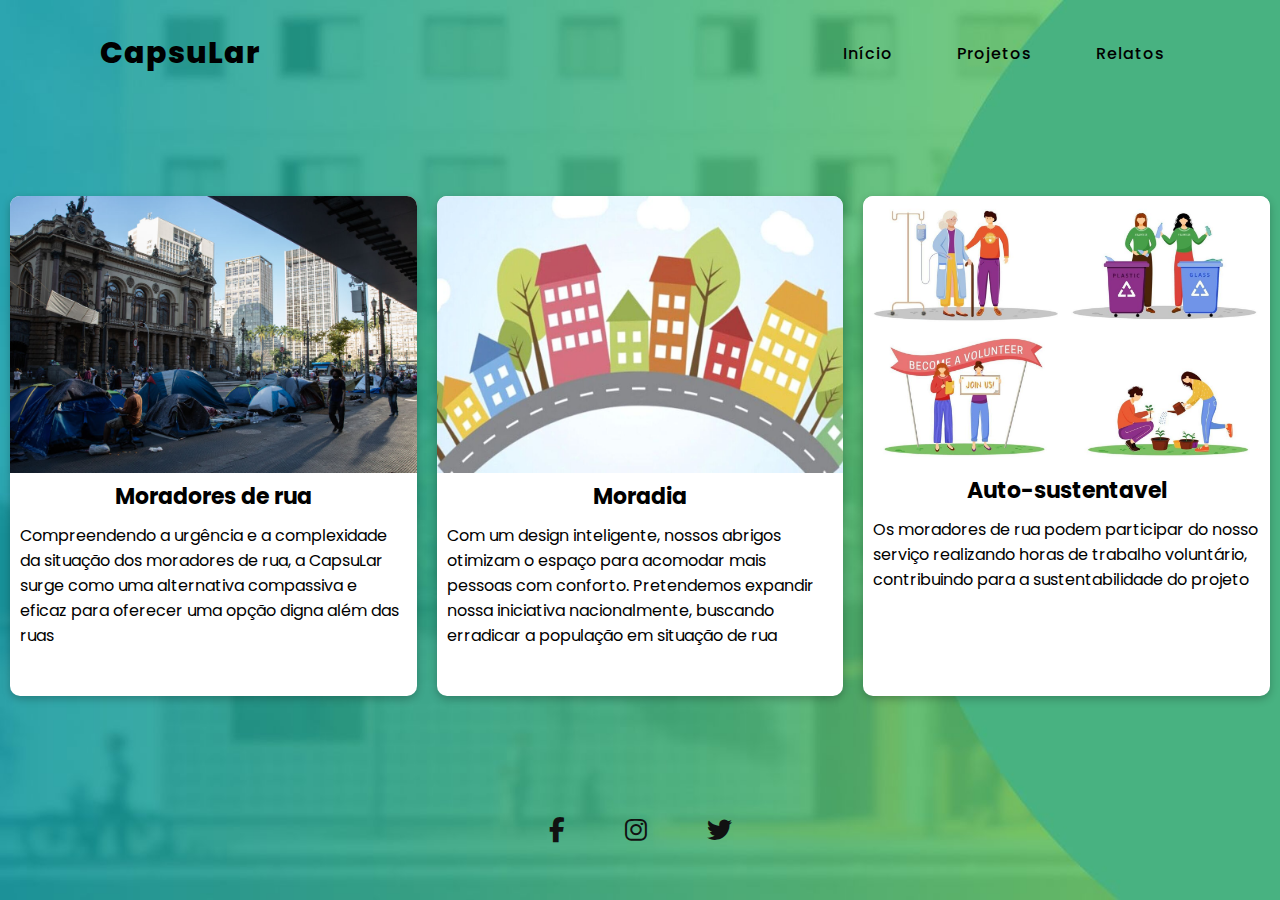
==== projetos.html @ da8cd35d "first commit" ====
<!DOCTYPE html>
<html lang="en">
<head>
    <meta charset="UTF-8">
    <meta name="viewport" content="width=device-width, initial-scale=1.0" >
    
    <link rel="preconnect" href="https://fonts.googleapis.com" />
    <link rel="preconnect" href="https://fonts.gstatic.com" crossorigin />
    <link href="https://fonts.googleapis.com/css2?family=Poppins:ital,wght@0,100;0,200;0,300;0,400;0,500;0,600;0,700;0,800;0,900;1,100;1,200;1,300;1,400;1,500;1,600;1,700;1,800;1,900&display=swap" rel="stylesheet">
    <link rel="stylesheet" href="https://cdnjs.cloudflare.com/ajax/libs/font-awesome/6.5.2/css/all.min.css">
    <link rel="stylesheet" href="/estilos/estilo.css">
    <title>Landing Page</title>
</head>
<body>
 
    <!--Inicio-->

<section id="projetos">

    <input type="checkbox" id="check">
    <header class="header">
        <h2> <a href="#" class="logo">CapsuLar</a></h2>
        <div class="navigation">
            <a href="index.html">Início</a>
            <a href="projetos.html">Projetos</a>
            <a href="relatos.html">Relatos</a>
        </div>
        <label for="check">
            <i class="fas fa-bars menu-btn"></i>
            <i class="fas fa-times close-btn"></i>
        </label>
    </header>
    

    <div class="main">

        <div class="card card1">
            <img src="/img/rua.jpg" alt="rua">
            <h1>Moradores de rua</h1>
            <p>Compreendendo a urgência e a complexidade da situação dos moradores de rua, a CapsuLar surge como uma alternativa compassiva e eficaz para oferecer uma opção digna além das ruas</p>
        </div>
        
        <div class="card card2">
            <img src="/img/moradia.jpg" alt="moradia">
            <h1>Moradia</h1>
            <p>Com um design inteligente, nossos abrigos otimizam o espaço para acomodar mais pessoas com conforto. Pretendemos expandir nossa iniciativa nacionalmente, buscando erradicar a população em situação de rua</p>
        </div>
        
        <div class="card card3">
            <img src="/img/voluntario.jpg" alt="voluntario">
            <h1>Auto-sustentavel</h1>
            <p>Os moradores de rua podem participar do nosso serviço realizando horas de trabalho voluntário, contribuindo para a sustentabilidade do projeto</p>
        </div>
        
    </div>
    
    <div class="media-icons">
        <a href="#"><i class="fa-brands fa-facebook-f"></i></a>
        <a href="#"><i class="fa-brands fa-instagram"></i></a>
        <a href="#"><i class="fa-brands fa-twitter"></i></a>
    </div>

</section> 


</body>
</html>
---- estilos/estilo.css ----
* {
     padding: 0;
     margin: 0;
     box-sizing: border-box;
     font-family: "Poppins", sans-serif;
}

#inicio{    
     position: relative;
     width: 100%;
     min-height: 100vh;
     display: flex;
     flex-direction: column;
     justify-content: flex-start;
     background: url(/img/fundo2.jpg)no-repeat;
     background-size: cover;
     background-position: center;
}

#projetos{
     position: relative;
     width: 100%;
     min-height: 100vh;
     display: flex;
     flex-direction: column;
     justify-content: flex-start;
     background: url(/img/fundo3.jpg)no-repeat;
     background-size: cover;
     background-position: center;
}

.main{
     padding-top: 80px;
     display: flex;
     justify-content: center;
}

.card{
     margin: 10px;
     background-color: #fff;
     width: 450px;
     height: 500px;
     border-radius: 10px;
     box-shadow: rgba(0, 0, 0, 0.24) 0px 3px 8px;
     font-size: 16px;
}

.card>img{
     width: 100%;
     border-radius: 10px 10px 0px 0px ;
}

.relatos>img{
     border-radius: 50%;
     width: 55%;
     margin-left: 100px;
     margin-top: 20px;
}

.card>h1{
     text-align: center;
     font-size: 22px;
}

.card>p{
     margin: 10px;
}

header{
     position: relative;
     top: 0;
     width: 100%;
     padding: 30px 100px;
     display: flex;
     justify-content: space-between;
     align-items: center;
}

header .logo{
     position: relative;
     color: #000;
     font-size: 30px;
     text-decoration: none;
     font-weight: 800;
     letter-spacing: 1px;
     transition: 0.3s;
}

header .navigation a{
     color: #000;
     text-decoration: none;
     font-weight: 500;
     letter-spacing: 1px;
     padding: 2px 15px;
     border-radius: 20px;
     transition: 0.3s;
}

header .navigation a:not(:last-child){
     margin-right: 30px;
}

header .navigation a:hover{
     background: rgb(37, 209, 126); 
}

.content{
     max-width: 650px;
     margin: 60px 100px;
}

.content .info h2{
     font-size: 55px;
     text-transform: uppercase;
     font-weight: 800;
     letter-spacing: 2px;
     line-height: 60px;
     margin-bottom: 30px; 
}

.content .info h2 span{
     color: #fff;
     font-size: 50px;
     font-weight: 600;
}

.content .info p{
     font-size: 23px;
     font-weight: 600;
     margin-bottom: 40px; 
}

.content .info-btn{
     color: #fff;
     background: rgb(4, 48, 33);
     text-decoration: none;
     text-transform: uppercase;
     font-weight: 700;
     letter-spacing: 2px;
     padding: 10px 20px;
     border-radius: 5px;
}

.content .info-btn:hover{
     background: rgb(11, 83, 59);
     transition: 0.4s;
}

.media-icons{
     display: flex;
     justify-content: center;
     align-items: center;
     margin: auto;
     margin-bottom: 50px;
}

.media-icons a{
     position: relative;
     color: #111;
     font-size: 25px;
}

.media-icons a:not(:last-child){
     margin-right: 60px;
}

.media-icons a:hover{
     transform: scale(1.5);
     transition: 0.3s;
}

label{
     display: none;
}

#check{
     z-index: 3;
     display: none;
}

@media (max-width: 960px){
     header .navigation{
          display: none;
     }

     label{
          display: block;
          font-size: 25px;
          cursor: pointer;
     }

     label:hover{
          color: #fff;
          transition: 0.3s;
     }

     label .close-btn{
          display: none;
     }

     #check:checked ~ header .navigation{
          z-index: 2;
          position: fixed;
          background: rgba(4, 163, 110, 0.9);
          top: 0;
          bottom: 0;
          left: 0;
          right: 0;
          display: flex;
          flex-direction: column;
          justify-content: center;
          align-items: center;
     }
     #check:checked ~ header .navigation a{
          font-weight: 700;
          margin-right: 0;
          margin-bottom: 50px;
          letter-spacing: 2px;
     }

     #check:checked ~ header label .menu-btn{
          display: none;
     }
     
     #check:checked ~ header label .close-btn{
          z-index: 2;
          display: block;
          position: fixed;
     }

     label .menu-btn{
          position: absolute;
     }

     header .logo{
          position: absolute;
          bottom: -6px;
     }

     .content .info h2{
          font-size: 45px;
          line-height: 50px;
     }

     .content .info h2 span{
          font-size: 40px;
          font-weight: 600;
     }
     
     .content .info p{
          font-size: 20px;
     }
}

@media (max-width: 560px){
     
     .content .info h2{
          font-size: 35px;
          line-height: 40px;
     }

     .content .info h2 span{
          font-size: 30px;
          font-weight: 600;
     }
     
     .content .info p{
          font-size: 14px;
     }
     
     .content .info a{
          font-size: 10px;
     }
}
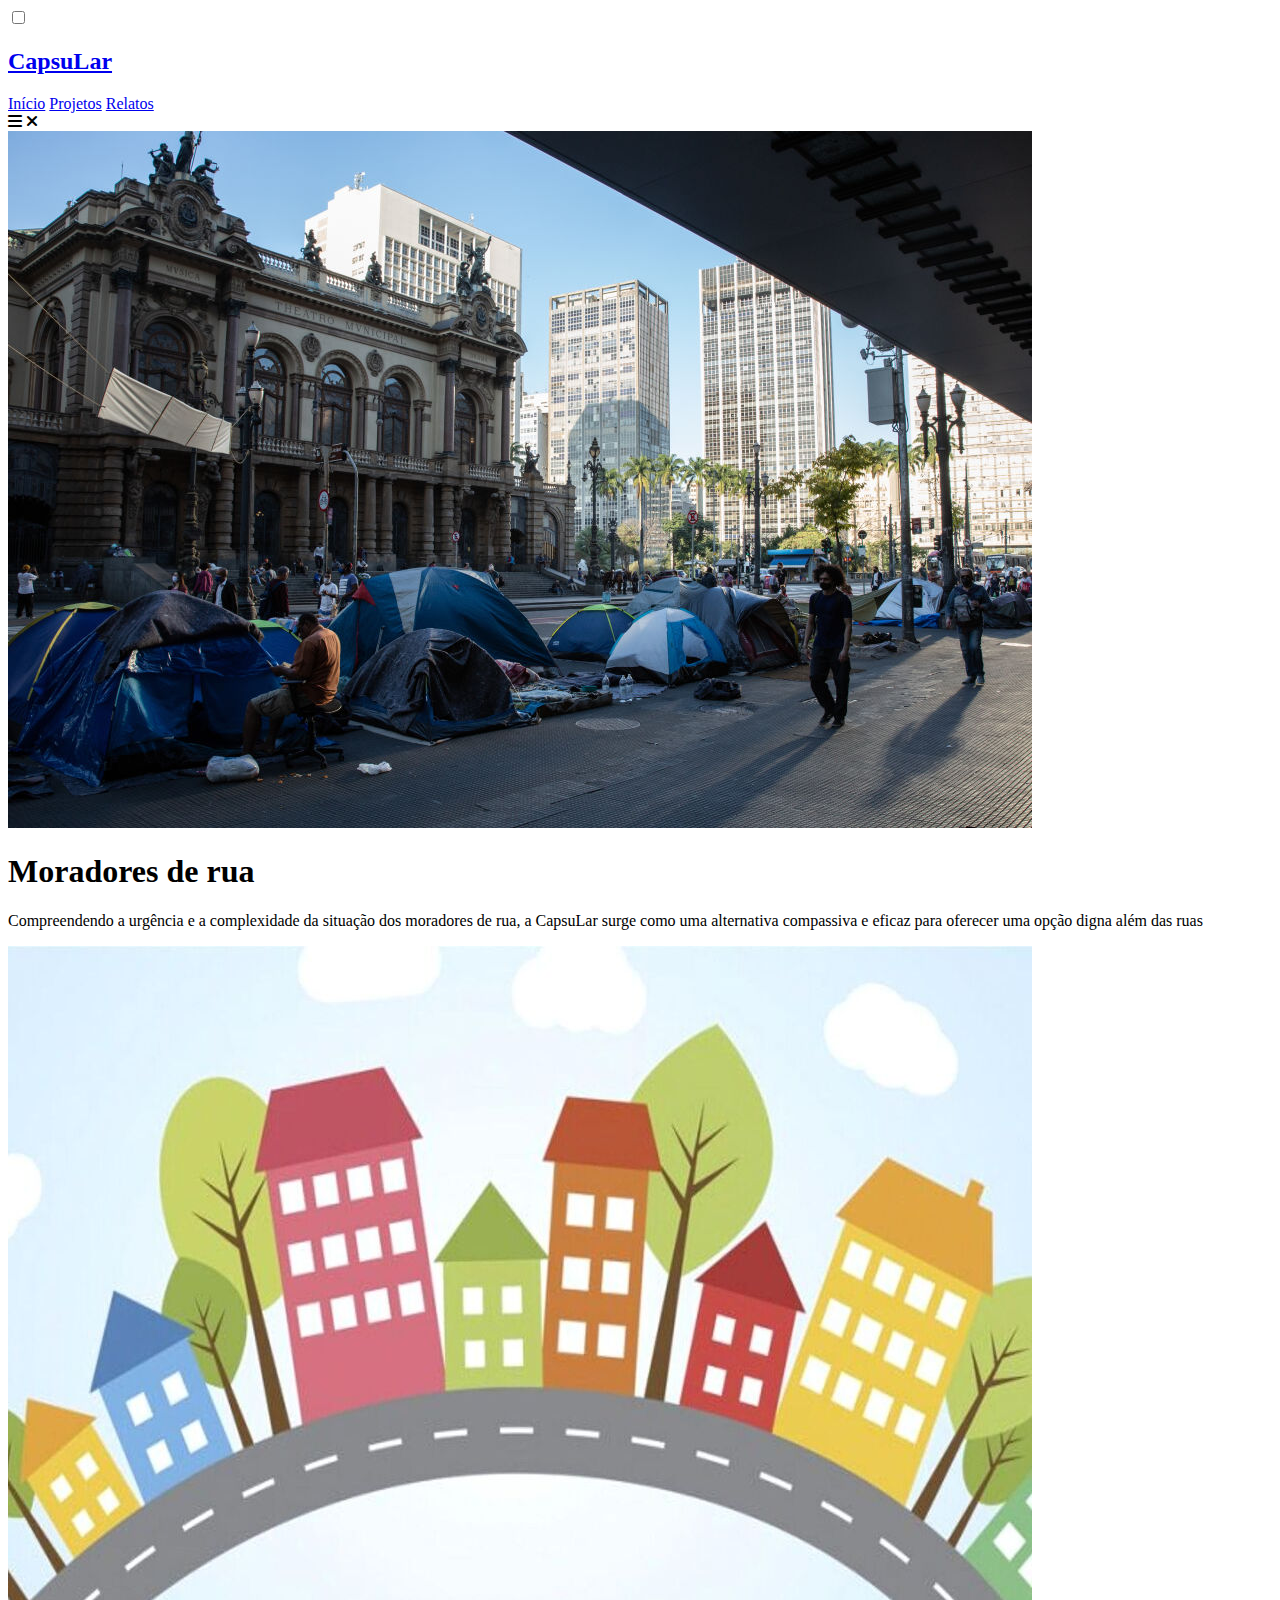
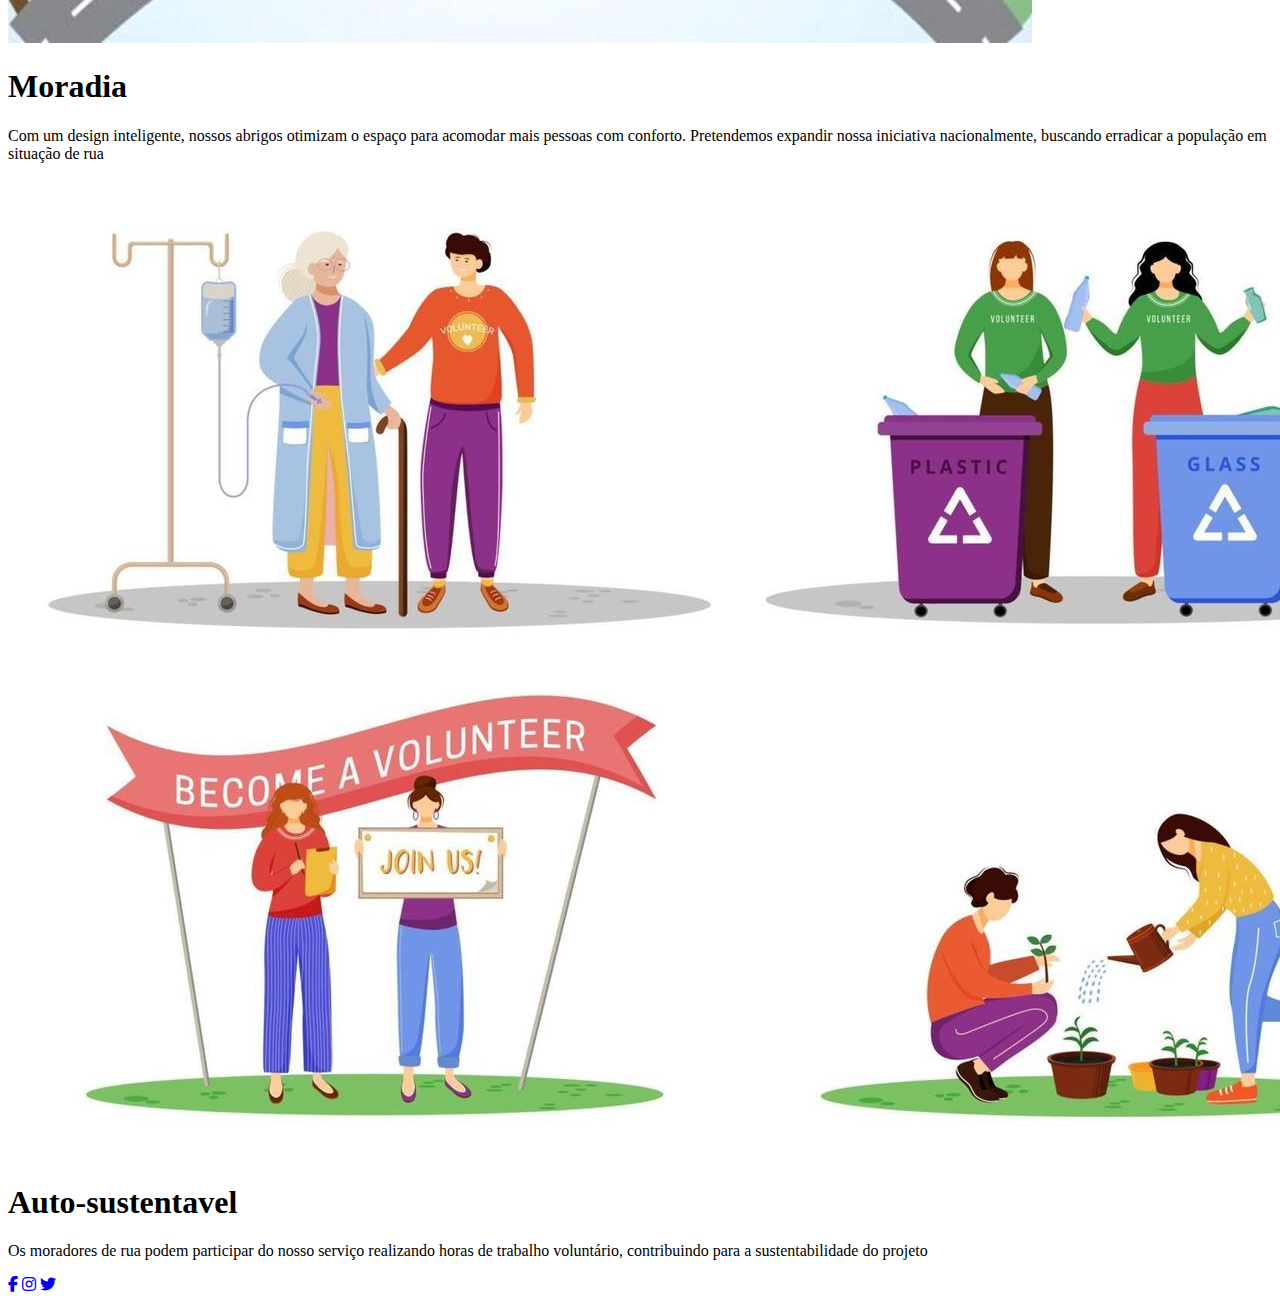
==== commit d1704b33: "commit" ====
--- a/projetos.html
+++ b/projetos.html
@@ -8,7 +8,7 @@
     <link rel="preconnect" href="https://fonts.gstatic.com" crossorigin />
     <link href="https://fonts.googleapis.com/css2?family=Poppins:ital,wght@0,100;0,200;0,300;0,400;0,500;0,600;0,700;0,800;0,900;1,100;1,200;1,300;1,400;1,500;1,600;1,700;1,800;1,900&display=swap" rel="stylesheet">
     <link rel="stylesheet" href="https://cdnjs.cloudflare.com/ajax/libs/font-awesome/6.5.2/css/all.min.css">
-    <link rel="stylesheet" href="/estilos/estilo.css">
+    <link rel="stylesheet" href="/styles/style.cssgit">
     <title>Landing Page</title>
 </head>
 <body>
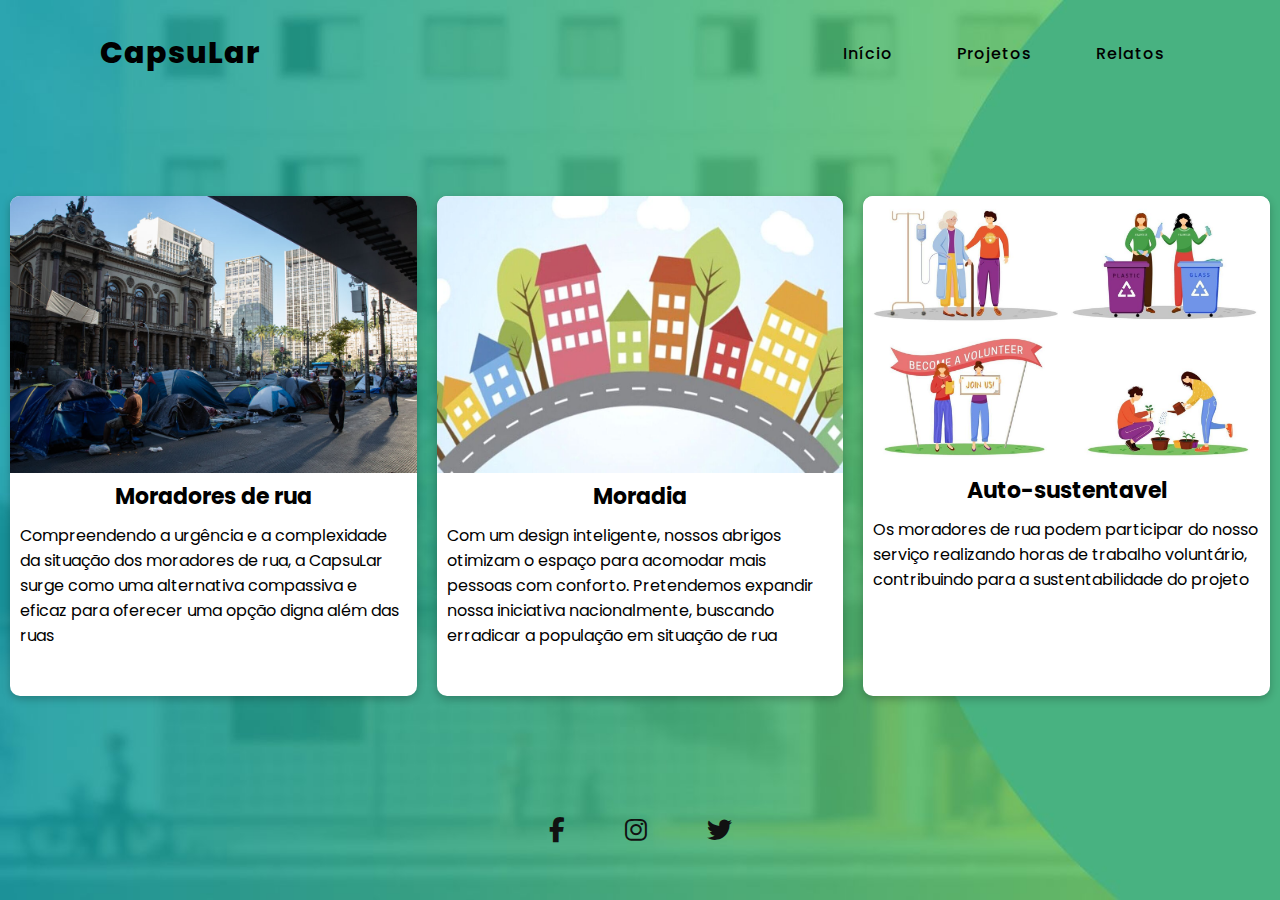
==== commit b9c0b2d7: "Update projetos.html" ====
--- a/projetos.html
+++ b/projetos.html
@@ -8,7 +8,7 @@
     <link rel="preconnect" href="https://fonts.gstatic.com" crossorigin />
     <link href="https://fonts.googleapis.com/css2?family=Poppins:ital,wght@0,100;0,200;0,300;0,400;0,500;0,600;0,700;0,800;0,900;1,100;1,200;1,300;1,400;1,500;1,600;1,700;1,800;1,900&display=swap" rel="stylesheet">
     <link rel="stylesheet" href="https://cdnjs.cloudflare.com/ajax/libs/font-awesome/6.5.2/css/all.min.css">
-    <link rel="stylesheet" href="/styles/style.cssgit">
+    <link rel="stylesheet" href="styles/style.css">
     <title>Landing Page</title>
 </head>
 <body>
@@ -64,4 +64,4 @@
 
 
 </body>
-</html>+</html>
--- a/styles/style.css
+++ b/styles/style.css
@@ -0,0 +1,274 @@
+* {
+     padding: 0;
+     margin: 0;
+     box-sizing: border-box;
+     font-family: "Poppins", sans-serif;
+}
+
+#inicio{    
+     position: relative;
+     width: 100%;
+     min-height: 100vh;
+     display: flex;
+     flex-direction: column;
+     justify-content: flex-start;
+     background: url(/img/fundo2.jpg)no-repeat;
+     background-size: cover;
+     background-position: center;
+}
+
+#projetos{
+     position: relative;
+     width: 100%;
+     min-height: 100vh;
+     display: flex;
+     flex-direction: column;
+     justify-content: flex-start;
+     background: url(/img/fundo3.jpg)no-repeat;
+     background-size: cover;
+     background-position: center;
+}
+
+.main{
+     padding-top: 80px;
+     display: flex;
+     justify-content: center;
+}
+
+.card{
+     margin: 10px;
+     background-color: #fff;
+     width: 450px;
+     height: 500px;
+     border-radius: 10px;
+     box-shadow: rgba(0, 0, 0, 0.24) 0px 3px 8px;
+     font-size: 16px;
+}
+
+.card>img{
+     width: 100%;
+     border-radius: 10px 10px 0px 0px ;
+}
+
+.relatos>img{
+     border-radius: 50%;
+     width: 55%;
+     margin-left: 100px;
+     margin-top: 20px;
+}
+
+.card>h1{
+     text-align: center;
+     font-size: 22px;
+}
+
+.card>p{
+     margin: 10px;
+}
+
+header{
+     position: relative;
+     top: 0;
+     width: 100%;
+     padding: 30px 100px;
+     display: flex;
+     justify-content: space-between;
+     align-items: center;
+}
+
+header .logo{
+     position: relative;
+     color: #000;
+     font-size: 30px;
+     text-decoration: none;
+     font-weight: 800;
+     letter-spacing: 1px;
+     transition: 0.3s;
+}
+
+header .navigation a{
+     color: #000;
+     text-decoration: none;
+     font-weight: 500;
+     letter-spacing: 1px;
+     padding: 2px 15px;
+     border-radius: 20px;
+     transition: 0.3s;
+}
+
+header .navigation a:not(:last-child){
+     margin-right: 30px;
+}
+
+header .navigation a:hover{
+     background: rgb(37, 209, 126); 
+}
+
+.content{
+     max-width: 650px;
+     margin: 60px 100px;
+}
+
+.content .info h2{
+     font-size: 55px;
+     text-transform: uppercase;
+     font-weight: 800;
+     letter-spacing: 2px;
+     line-height: 60px;
+     margin-bottom: 30px; 
+}
+
+.content .info h2 span{
+     color: #fff;
+     font-size: 50px;
+     font-weight: 600;
+}
+
+.content .info p{
+     font-size: 23px;
+     font-weight: 600;
+     margin-bottom: 40px; 
+}
+
+.content .info-btn{
+     color: #fff;
+     background: rgb(4, 48, 33);
+     text-decoration: none;
+     text-transform: uppercase;
+     font-weight: 700;
+     letter-spacing: 2px;
+     padding: 10px 20px;
+     border-radius: 5px;
+}
+
+.content .info-btn:hover{
+     background: rgb(11, 83, 59);
+     transition: 0.4s;
+}
+
+.media-icons{
+     display: flex;
+     justify-content: center;
+     align-items: center;
+     margin: auto;
+     margin-bottom: 50px;
+}
+
+.media-icons a{
+     position: relative;
+     color: #111;
+     font-size: 25px;
+}
+
+.media-icons a:not(:last-child){
+     margin-right: 60px;
+}
+
+.media-icons a:hover{
+     transform: scale(1.5);
+     transition: 0.3s;
+}
+
+label{
+     display: none;
+}
+
+#check{
+     z-index: 3;
+     display: none;
+}
+
+@media (max-width: 960px){
+     header .navigation{
+          display: none;
+     }
+
+     label{
+          display: block;
+          font-size: 25px;
+          cursor: pointer;
+     }
+
+     label:hover{
+          color: #fff;
+          transition: 0.3s;
+     }
+
+     label .close-btn{
+          display: none;
+     }
+
+     #check:checked ~ header .navigation{
+          z-index: 2;
+          position: fixed;
+          background: rgba(4, 163, 110, 0.9);
+          top: 0;
+          bottom: 0;
+          left: 0;
+          right: 0;
+          display: flex;
+          flex-direction: column;
+          justify-content: center;
+          align-items: center;
+     }
+     #check:checked ~ header .navigation a{
+          font-weight: 700;
+          margin-right: 0;
+          margin-bottom: 50px;
+          letter-spacing: 2px;
+     }
+
+     #check:checked ~ header label .menu-btn{
+          display: none;
+     }
+     
+     #check:checked ~ header label .close-btn{
+          z-index: 2;
+          display: block;
+          position: fixed;
+     }
+
+     label .menu-btn{
+          position: absolute;
+     }
+
+     header .logo{
+          position: absolute;
+          bottom: -6px;
+     }
+
+     .content .info h2{
+          font-size: 45px;
+          line-height: 50px;
+     }
+
+     .content .info h2 span{
+          font-size: 40px;
+          font-weight: 600;
+     }
+     
+     .content .info p{
+          font-size: 20px;
+     }
+}
+
+@media (max-width: 560px){
+     
+     .content .info h2{
+          font-size: 35px;
+          line-height: 40px;
+     }
+
+     .content .info h2 span{
+          font-size: 30px;
+          font-weight: 600;
+     }
+     
+     .content .info p{
+          font-size: 14px;
+     }
+     
+     .content .info a{
+          font-size: 10px;
+     }
+}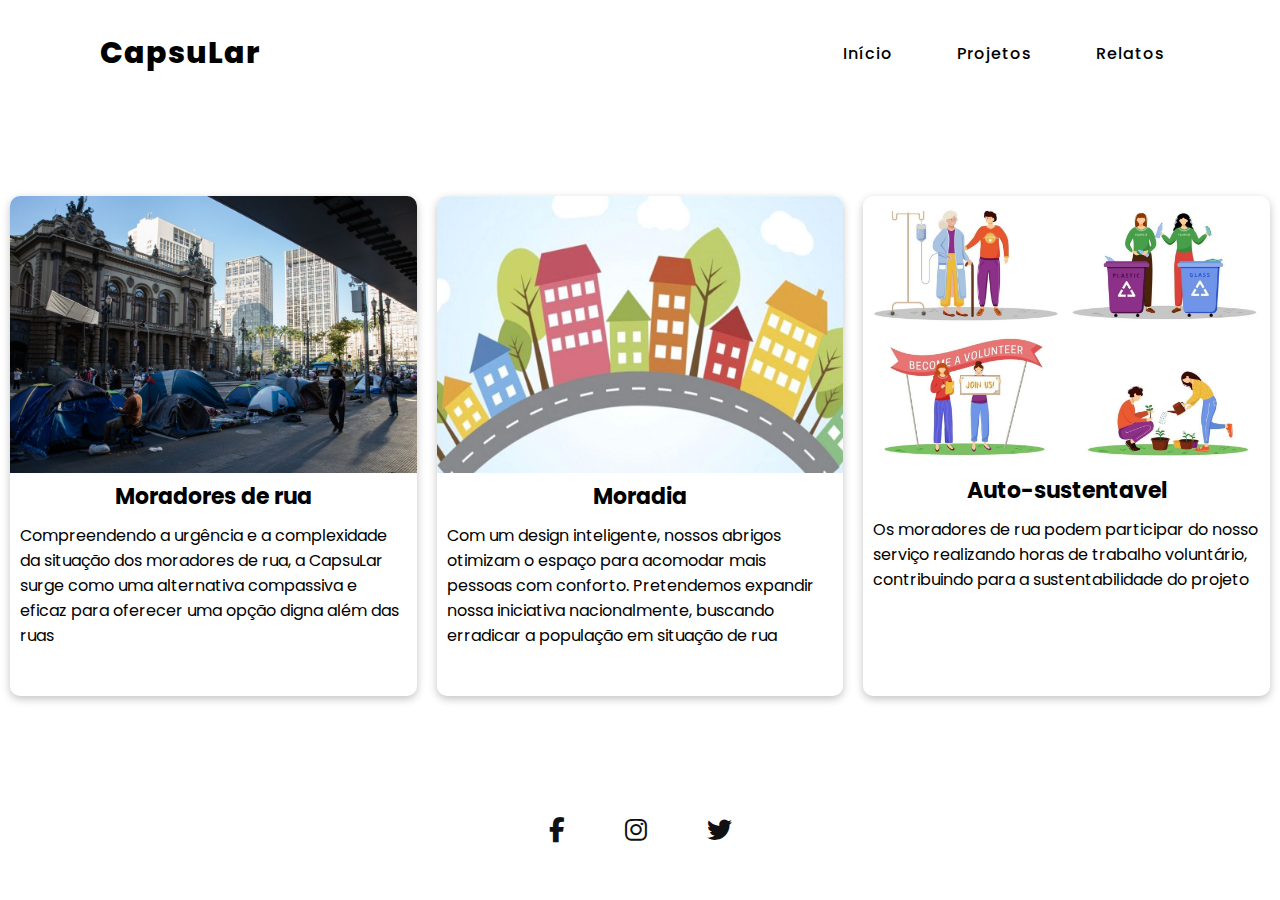
==== commit 9bad97ae: "Update projetos.html" ====
--- a/projetos.html
+++ b/projetos.html
@@ -8,7 +8,7 @@
     <link rel="preconnect" href="https://fonts.gstatic.com" crossorigin />
     <link href="https://fonts.googleapis.com/css2?family=Poppins:ital,wght@0,100;0,200;0,300;0,400;0,500;0,600;0,700;0,800;0,900;1,100;1,200;1,300;1,400;1,500;1,600;1,700;1,800;1,900&display=swap" rel="stylesheet">
     <link rel="stylesheet" href="https://cdnjs.cloudflare.com/ajax/libs/font-awesome/6.5.2/css/all.min.css">
-    <link rel="stylesheet" href="styles/style.css">
+    <link rel="stylesheet" href="./styles/style.css">
     <title>Landing Page</title>
 </head>
 <body>
@@ -35,19 +35,19 @@
     <div class="main">
 
         <div class="card card1">
-            <img src="/img/rua.jpg" alt="rua">
+            <img src="img/rua.jpg" alt="rua">
             <h1>Moradores de rua</h1>
             <p>Compreendendo a urgência e a complexidade da situação dos moradores de rua, a CapsuLar surge como uma alternativa compassiva e eficaz para oferecer uma opção digna além das ruas</p>
         </div>
         
         <div class="card card2">
-            <img src="/img/moradia.jpg" alt="moradia">
+            <img src="img/moradia.jpg" alt="moradia">
             <h1>Moradia</h1>
             <p>Com um design inteligente, nossos abrigos otimizam o espaço para acomodar mais pessoas com conforto. Pretendemos expandir nossa iniciativa nacionalmente, buscando erradicar a população em situação de rua</p>
         </div>
         
         <div class="card card3">
-            <img src="/img/voluntario.jpg" alt="voluntario">
+            <img src="img/voluntario.jpg" alt="voluntario">
             <h1>Auto-sustentavel</h1>
             <p>Os moradores de rua podem participar do nosso serviço realizando horas de trabalho voluntário, contribuindo para a sustentabilidade do projeto</p>
         </div>
--- a/styles/style.css
+++ b/styles/style.css
@@ -24,7 +24,7 @@
      display: flex;
      flex-direction: column;
      justify-content: flex-start;
-     background: url(/img/fundo3.jpg)no-repeat;
+     background: url(img/fundo3.jpg)no-repeat;
      background-size: cover;
      background-position: center;
 }
@@ -271,4 +271,4 @@
      .content .info a{
           font-size: 10px;
      }
-}+}
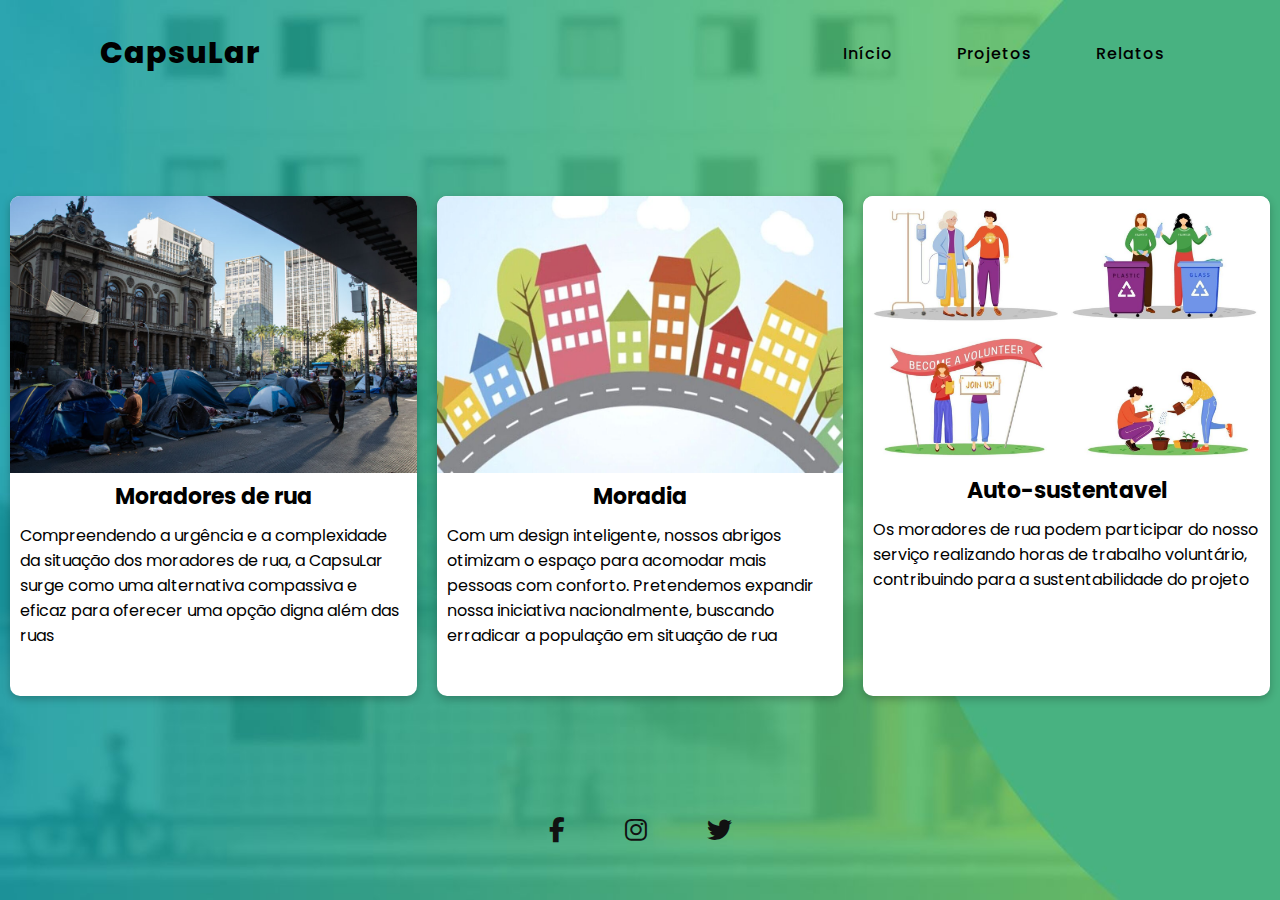
==== commit 4923a633: "Update projetos.html" ====
--- a/projetos.html
+++ b/projetos.html
@@ -13,9 +13,9 @@
 </head>
 <body>
  
-    <!--Inicio-->
+    <!--Projetos-->
 
-<section id="projetos">
+<section id="projetos" style="background-image: url(img/fundo3.jpg);">
 
     <input type="checkbox" id="check">
     <header class="header">
--- a/styles/style.css
+++ b/styles/style.css
@@ -12,7 +12,7 @@
      display: flex;
      flex-direction: column;
      justify-content: flex-start;
-     background: url(/img/fundo2.jpg)no-repeat;
+     background: url(img/fundo2.jpg)no-repeat;
      background-size: cover;
      background-position: center;
 }
